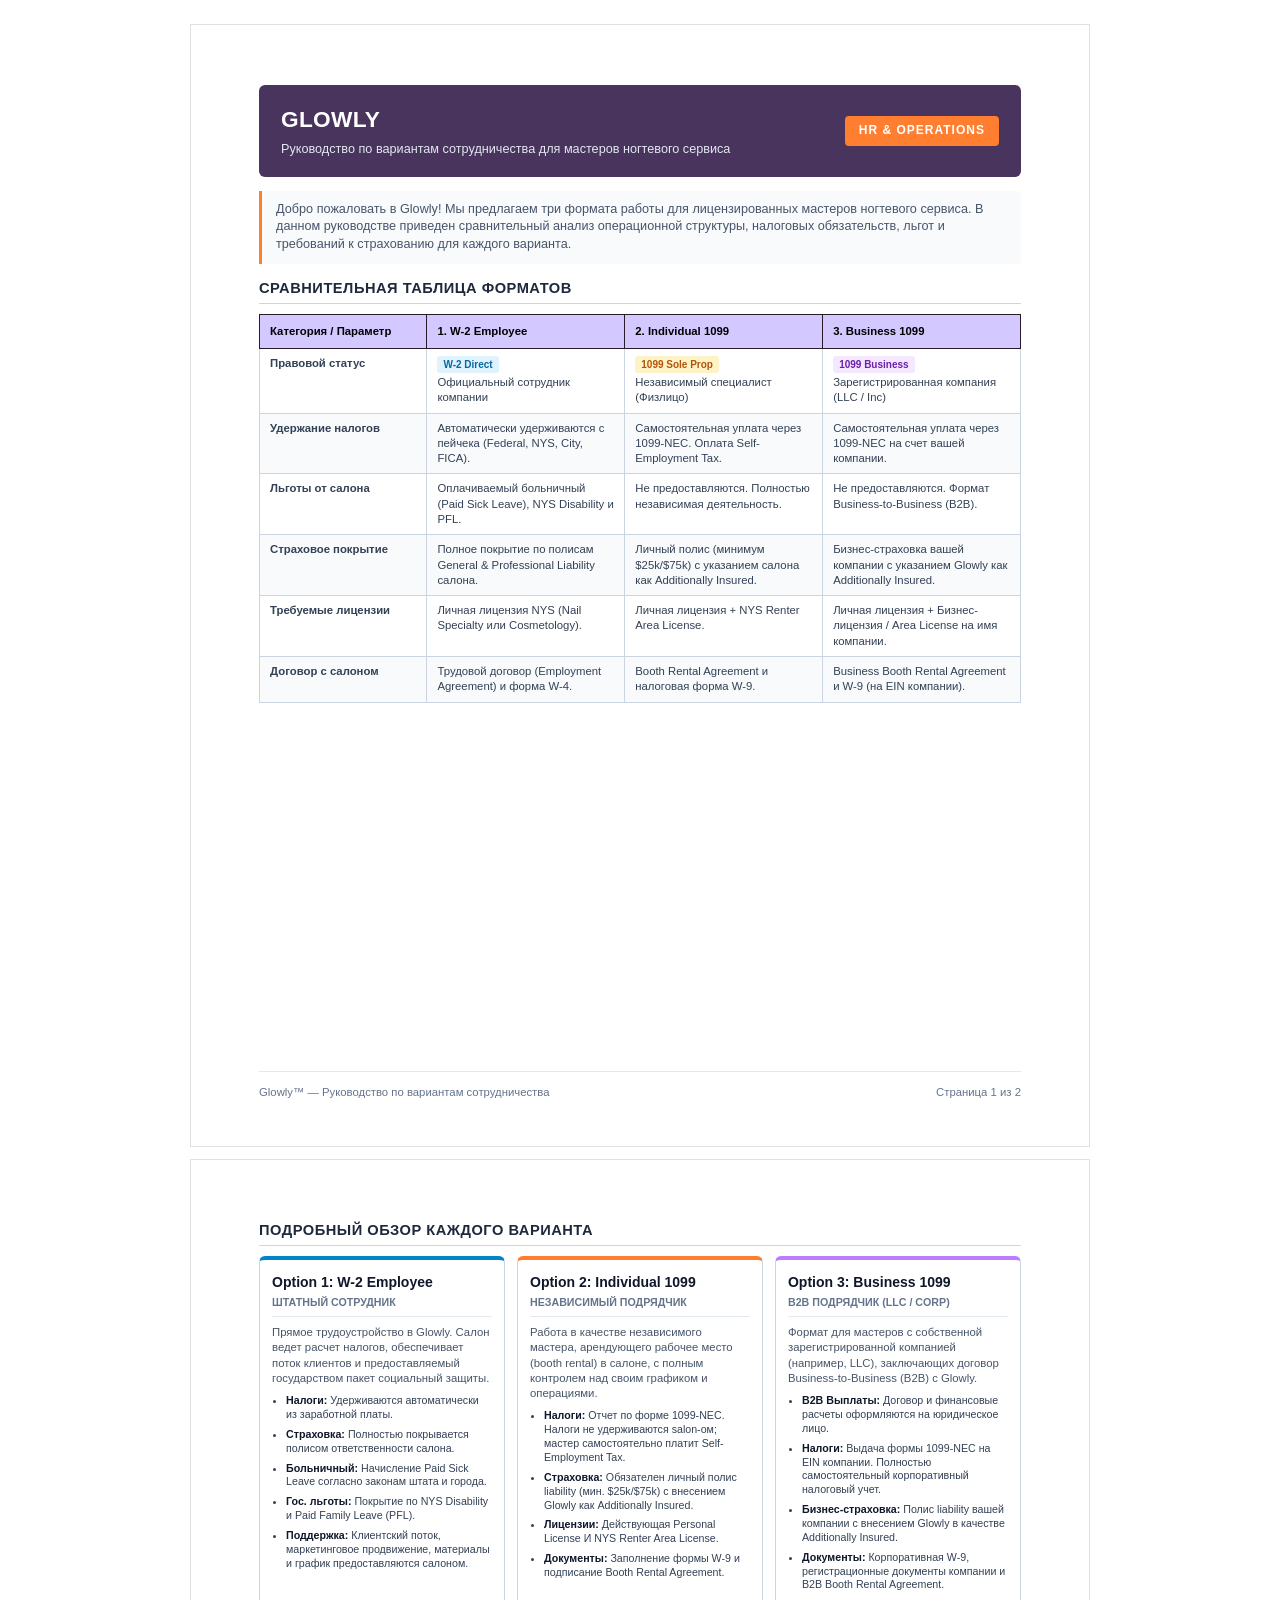
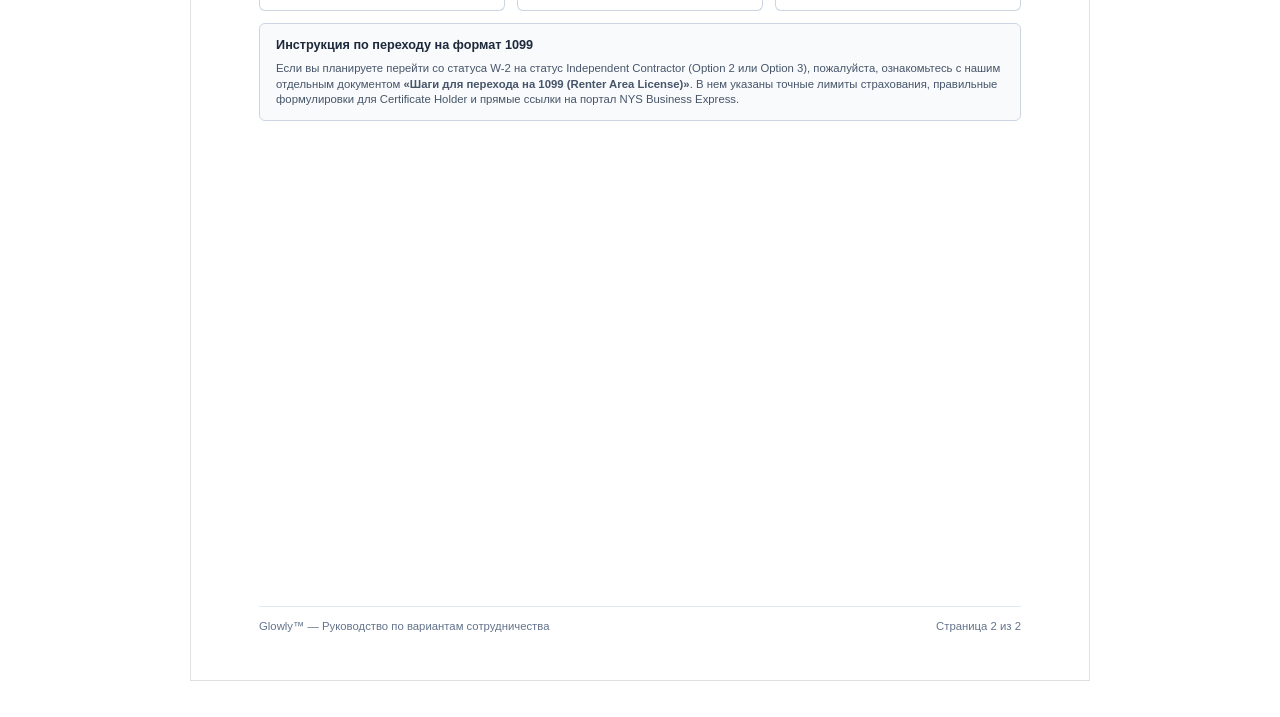
==== glowly_nail_technician_work_options_guide_ru.html @ 3fa00968 "third page draft" ====
<!doctype html>
<html lang="ru">
  <head>
    <meta charset="UTF-8" />
    <title>Glowly — Варианты работы для мастеров ногтевого сервиса</title>
    <style>
      @page {
        margin: 0;
      }
      *,
      *::before,
      *::after {
        box-sizing: border-box;
      }
      html,
      body {
        margin: 0;
        padding: 0;
      }
      html {
        background-color: #ffffff;
      }
      @media (prefers-color-scheme: dark) {
        html {
          background-color: #1f1f1f;
        }
      }
      body {
        padding: 24px 0;
        margin: 0 auto;
        max-width: 900px !important;
        border: none !important;
        background: transparent !important;
        font-family:
          "Segoe UI",
          -apple-system,
          BlinkMacSystemFont,
          Roboto,
          Helvetica,
          Arial,
          sans-serif;
        color: #1e293b;
        line-height: 1.45;
      }
      .page {
        height: 297mm;
        margin: 0 auto 12px auto;
        padding: 16mm 18mm 12mm 18mm;
        background-color: #ffffff;
        border: 1px solid rgba(0, 0, 0, 0.12);
        display: flex;
        flex-direction: column;
        justify-content: space-between;
        position: relative;
        overflow: hidden;
      }
      @media screen and (max-width: 600px) {
        body {
          padding: 16px 0;
        }
        .page {
          margin: 0 auto 8px auto;
          border: none;
          padding: 12px 16px;
          height: auto;
          min-height: 297mm;
        }
      }
      .page-content {
        flex: 1 1 0;
        min-height: 0;
        overflow: hidden;
      }
      .page-footer {
        flex-shrink: 0;
        margin-top: auto;
        padding-top: 3mm;
        border-top: 1px solid #e2e8f0;
        display: flex;
        justify-content: space-between;
        align-items: center;
        font-size: 8.5pt;
        color: #64748b;
      }

      /* Header Masthead */
      .header-masthead {
        background: #49345e;
        color: #ffffff;
        padding: 18px 22px;
        border-radius: 6px;
        margin-bottom: 14px;
        display: flex;
        justify-content: space-between;
        align-items: center;
      }
      .masthead-title h1 {
        font-size: 17pt;
        font-weight: 700;
        margin: 0 0 4px 0;
        letter-spacing: 0.3px;
        color: #ffffff;
      }
      .masthead-title p {
        font-size: 9.5pt;
        margin: 0;
        color: #e2e8f0;
        font-weight: 300;
      }
      .brand-badge {
        background: #ff7e30;
        color: #ffffff;
        font-weight: 700;
        font-size: 9pt;
        padding: 6px 14px;
        border-radius: 4px;
        letter-spacing: 1px;
        text-transform: uppercase;
      }

      .intro-text {
        font-size: 9.5pt;
        color: #475569;
        margin-bottom: 14px;
        line-height: 1.4;
        background: #f8fafc;
        padding: 10px 14px;
        border-left: 3px solid #ff7e30;
        border-radius: 0 4px 4px 0;
      }

      .section-title {
        font-size: 11pt;
        font-weight: 700;
        color: #1e293b;
        text-transform: uppercase;
        letter-spacing: 0.5px;
        margin: 0 0 10px 0;
        padding-bottom: 4px;
        border-bottom: 1px solid #cbd5e1;
      }

      /* Comparison Table */
      .comp-table {
        width: 100%;
        border-collapse: collapse;
        font-size: 8.5pt;
        margin-bottom: 16px;
      }
      .comp-table th {
        background-color: #d3c8ff;
        color: #000000;
        padding: 8px 10px;
        text-align: left;
        font-weight: 600;
        border: 1px solid #2a1b28;
      }
      .comp-table th:first-child {
        width: 22%;
      }
      .comp-table th:nth-child(2) {
        width: 26%;
      }
      .comp-table th:nth-child(3) {
        width: 26%;
      }
      .comp-table th:nth-child(4) {
        width: 26%;
      }
      .comp-table td {
        padding: 7px 10px;
        border: 1px solid #cbd5e1;
        vertical-align: top;
        color: #334155;
        line-height: 1.35;
      }
      .comp-table tr:nth-child(even) td {
        background-color: #f8fafc;
      }
      .tag-w2 {
        display: inline-block;
        background: #e0f2fe;
        color: #0369a1;
        font-weight: 700;
        padding: 2px 6px;
        border-radius: 3px;
        font-size: 7.5pt;
        margin-bottom: 2px;
      }
      .tag-ind {
        display: inline-block;
        background: #fef3c7;
        color: #b45309;
        font-weight: 700;
        padding: 2px 6px;
        border-radius: 3px;
        font-size: 7.5pt;
        margin-bottom: 2px;
      }
      .tag-biz {
        display: inline-block;
        background: #f3e8ff;
        color: #6b21a8;
        font-weight: 700;
        padding: 2px 6px;
        border-radius: 3px;
        font-size: 7.5pt;
        margin-bottom: 2px;
      }

      /* Option Detail Cards Grid */
      .cards-grid {
        display: grid;
        grid-template-columns: repeat(3, 1fr);
        gap: 12px;
        margin-bottom: 12px;
      }
      .option-card {
        border: 1px solid #cbd5e1;
        border-radius: 6px;
        padding: 12px;
        background: #ffffff;
        display: flex;
        flex-direction: column;
      }
      .card-w2 {
        border-top: 4px solid #0284c7;
      }
      .card-ind {
        border-top: 4px solid #ff7e30;
      }
      .card-biz {
        border-top: 4px solid #bd7cff;
      }

      .card-header {
        margin-bottom: 8px;
        padding-bottom: 6px;
        border-bottom: 1px solid #e2e8f0;
      }
      .card-header h3 {
        font-size: 10.5pt;
        margin: 0 0 2px 0;
        color: #0f172a;
      }
      .card-subtitle {
        font-size: 8pt;
        color: #64748b;
        font-weight: 600;
        text-transform: uppercase;
      }

      .card-body p {
        font-size: 8.5pt;
        color: #475569;
        margin: 0 0 8px 0;
        line-height: 1.35;
      }

      .feature-list {
        margin: 0;
        padding-left: 14px;
        font-size: 8pt;
        color: #334155;
      }
      .feature-list li {
        margin-bottom: 6px;
        line-height: 1.3;
      }
      .feature-list li strong {
        color: #0f172a;
      }

      /* Summary Box */
      .summary-box {
        background-color: #f8fafc;
        border: 1px solid #cbd5e1;
        border-radius: 6px;
        padding: 12px 16px;
        margin-top: 10px;
      }
      .summary-box h4 {
        margin: 0 0 6px 0;
        font-size: 9.5pt;
        color: #1e293b;
      }
      .summary-box p {
        margin: 0;
        font-size: 8.5pt;
        color: #475569;
        line-height: 1.4;
      }

      @media print {
        @page {
          size: letter;
          margin: 0;
        }
        *,
        *::before,
        *::after {
          box-shadow: none !important;
          text-shadow: none !important;
          -webkit-print-color-adjust: exact;
          print-color-adjust: exact;
        }
        body {
          padding: 0;
          background: none;
        }
        .page {
          margin: 0;
          border: none;
          height: 279.4mm;
          padding: 14mm 18mm 8mm 18mm;
          break-after: page;
          page-break-after: always;
        }
        .header-masthead {
          margin-bottom: 10px;
        }
        .intro-text {
          margin-bottom: 10px;
        }
        .section-title {
          margin-bottom: 8px;
        }
        .comp-table {
          margin-bottom: 12px;
        }
        .page-footer {
          padding-top: 2mm;
          font-size: 8pt;
        }
        .page:last-child {
          break-after: auto;
          page-break-after: auto;
        }
      }
      [contenteditable]:focus {
        outline: none;
      }
    </style>
  </head>
  <body>
    <div contenteditable="true">
      <!-- PAGE 1 -->
      <section class="page">
        <div class="page-content">
          <header class="header-masthead">
            <div class="masthead-title">
              <h1>GLOWLY</h1>
              <p>Руководство по вариантам сотрудничества для мастеров ногтевого сервиса</p>
            </div>
            <div class="brand-badge">HR & Operations</div>
          </header>

          <div class="intro-text">
            Добро пожаловать в Glowly! Мы предлагаем три формата работы для лицензированных мастеров ногтевого сервиса.
            В данном руководстве приведен сравнительный анализ операционной структуры, налоговых обязательств, льгот и
            требований к страхованию для каждого варианта.
          </div>

          <h2 class="section-title">Сравнительная таблица форматов</h2>

          <table class="comp-table">
            <thead>
              <tr>
                <th>Категория / Параметр</th>
                <th>1. W-2 Employee</th>
                <th>2. Individual 1099</th>
                <th>3. Business 1099</th>
              </tr>
            </thead>
            <tbody>
              <tr>
                <td><strong>Правовой статус</strong></td>
                <td><span class="tag-w2">W-2 Direct</span><br />Официальный сотрудник компании</td>
                <td><span class="tag-ind">1099 Sole Prop</span><br />Независимый специалист (Физлицо)</td>
                <td><span class="tag-biz">1099 Business</span><br />Зарегистрированная компания (LLC / Inc)</td>
              </tr>
              <tr>
                <td><strong>Удержание налогов</strong></td>
                <td>Автоматически удерживаются с пейчека (Federal, NYS, City, FICA).</td>
                <td>Самостоятельная уплата через 1099-NEC. Оплата Self-Employment Tax.</td>
                <td>Самостоятельная уплата через 1099-NEC на счет вашей компании.</td>
              </tr>
              <tr>
                <td><strong>Льготы от салона</strong></td>
                <td>Оплачиваемый больничный (Paid Sick Leave), NYS Disability и PFL.</td>
                <td>Не предоставляются. Полностью независимая деятельность.</td>
                <td>Не предоставляются. Формат Business-to-Business (B2B).</td>
              </tr>
              <tr>
                <td><strong>Страховое покрытие</strong></td>
                <td>Полное покрытие по полисам General & Professional Liability салона.</td>
                <td>Личный полис (минимум $25k/$75k) с указанием салона как Additionally Insured.</td>
                <td>Бизнес-страховка вашей компании с указанием Glowly как Additionally Insured.</td>
              </tr>
              <tr>
                <td><strong>Требуемые лицензии</strong></td>
                <td>Личная лицензия NYS (Nail Specialty или Cosmetology).</td>
                <td>Личная лицензия + NYS Renter Area License.</td>
                <td>Личная лицензия + Бизнес-лицензия / Area License на имя компании.</td>
              </tr>
              <tr>
                <td><strong>Договор с салоном</strong></td>
                <td>Трудовой договор (Employment Agreement) и форма W-4.</td>
                <td>Booth Rental Agreement и налоговая форма W-9.</td>
                <td>Business Booth Rental Agreement и W-9 (на EIN компании).</td>
              </tr>
            </tbody>
          </table>
        </div>
        <footer class="page-footer">
          <span>Glowly™ — Руководство по вариантам сотрудничества</span>
          <span>Страница 1 из 2</span>
        </footer>
      </section>

      <!-- PAGE 2 -->
      <section class="page">
        <div class="page-content">
          <h2 class="section-title">Подробный обзор каждого варианта</h2>

          <div class="cards-grid">
            <!-- CARD 1 -->
            <div class="option-card card-w2">
              <div class="card-header">
                <h3>Option 1: W-2 Employee</h3>
                <div class="card-subtitle">Штатный сотрудник</div>
              </div>
              <div class="card-body">
                <p>
                  Прямое трудоустройство в Glowly. Салон ведет расчет налогов, обеспечивает поток клиентов и
                  предоставляемый государством пакет социальный защиты.
                </p>
                <ul class="feature-list">
                  <li><strong>Налоги:</strong> Удерживаются автоматически из заработной платы.</li>
                  <li><strong>Страховка:</strong> Полностью покрывается полисом ответственности салона.</li>
                  <li><strong>Больничный:</strong> Начисление Paid Sick Leave согласно законам штата и города.</li>
                  <li><strong>Гос. льготы:</strong> Покрытие по NYS Disability и Paid Family Leave (PFL).</li>
                  <li>
                    <strong>Поддержка:</strong> Клиентский поток, маркетинговое продвижение, материалы и график
                    предоставляются салоном.
                  </li>
                </ul>
              </div>
            </div>

            <!-- CARD 2 -->
            <div class="option-card card-ind">
              <div class="card-header">
                <h3>Option 2: Individual 1099</h3>
                <div class="card-subtitle">Независимый подрядчик</div>
              </div>
              <div class="card-body">
                <p>
                  Работа в качестве независимого мастера, арендующего рабочее место (booth rental) в салоне, с полным
                  контролем над своим графиком и операциями.
                </p>
                <ul class="feature-list">
                  <li>
                    <strong>Налоги:</strong> Отчет по форме 1099-NEC. Налоги не удерживаются salon-ом; мастер
                    самостоятельно платит Self-Employment Tax.
                  </li>
                  <li>
                    <strong>Страховка:</strong> Обязателен личный полис liability (мин. $25k/$75k) с внесением Glowly
                    как Additionally Insured.
                  </li>
                  <li><strong>Лицензии:</strong> Действующая Personal License И NYS Renter Area License.</li>
                  <li><strong>Документы:</strong> Заполнение формы W-9 и подписание Booth Rental Agreement.</li>
                </ul>
              </div>
            </div>

            <!-- CARD 3 -->
            <div class="option-card card-biz">
              <div class="card-header">
                <h3>Option 3: Business 1099</h3>
                <div class="card-subtitle">B2B Подрядчик (LLC / Corp)</div>
              </div>
              <div class="card-body">
                <p>
                  Формат для мастеров с собственной зарегистрированной компанией (например, LLC), заключающих договор
                  Business-to-Business (B2B) с Glowly.
                </p>
                <ul class="feature-list">
                  <li><strong>B2B Выплаты:</strong> Договор и финансовые расчеты оформляются на юридическое лицо.</li>
                  <li>
                    <strong>Налоги:</strong> Выдача формы 1099-NEC на EIN компании. Полностью самостоятельный
                    корпоративный налоговый учет.
                  </li>
                  <li>
                    <strong>Бизнес-страховка:</strong> Полис liability вашей компании с внесением Glowly в качестве
                    Additionally Insured.
                  </li>
                  <li>
                    <strong>Документы:</strong> Корпоративная W-9, регистрационные документы компании и B2B Booth Rental
                    Agreement.
                  </li>
                </ul>
              </div>
            </div>
          </div>

          <div class="summary-box">
            <h4>Инструкция по переходу на формат 1099</h4>
            <p>
              Если вы планируете перейти со статуса W-2 на статус Independent Contractor (Option 2 или Option 3),
              пожалуйста, ознакомьтесь с нашим отдельным документом
              <strong>«Шаги для перехода на 1099 (Renter Area License)»</strong>. В нем указаны точные лимиты
              страхования, правильные формулировки для Certificate Holder и прямые ссылки на портал NYS Business
              Express.
            </p>
          </div>
        </div>
        <footer class="page-footer">
          <span>Glowly™ — Руководство по вариантам сотрудничества</span>
          <span>Страница 2 из 2</span>
        </footer>
      </section>
    </div>
  </body>
</html>
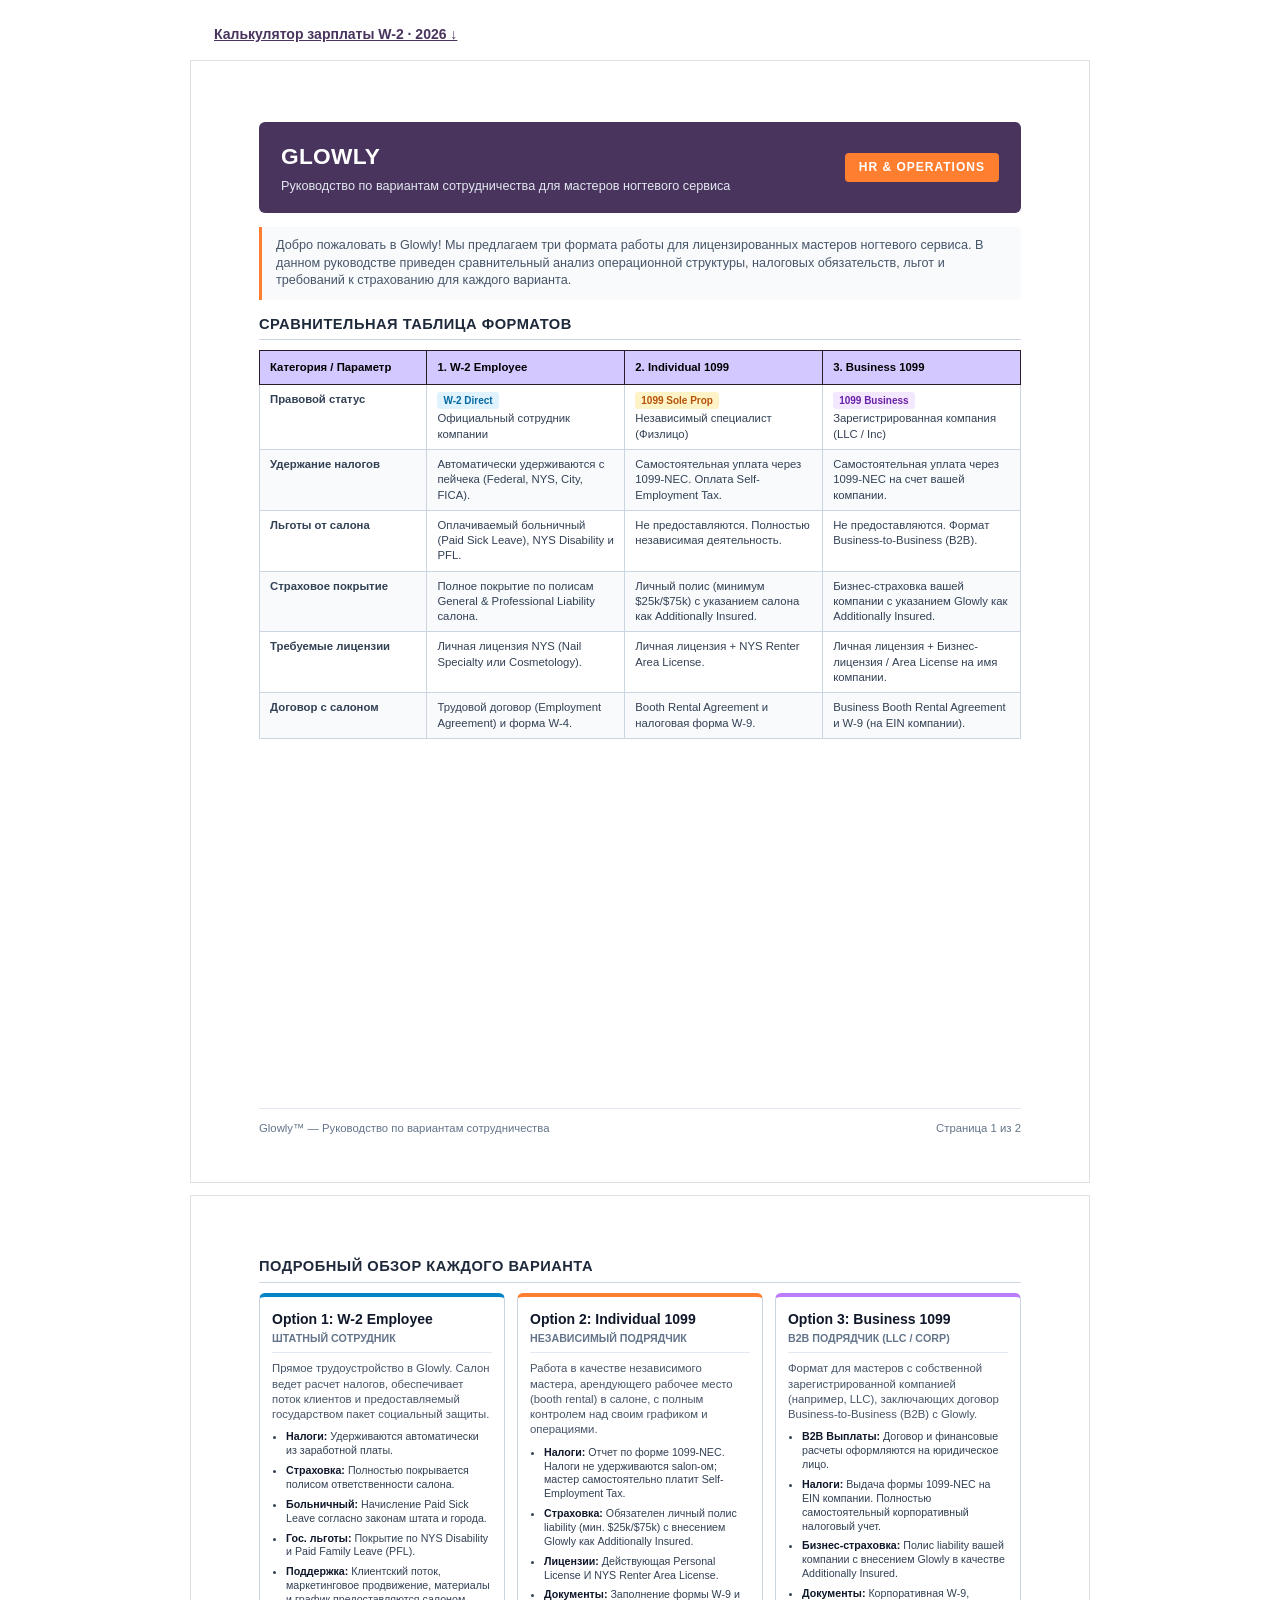
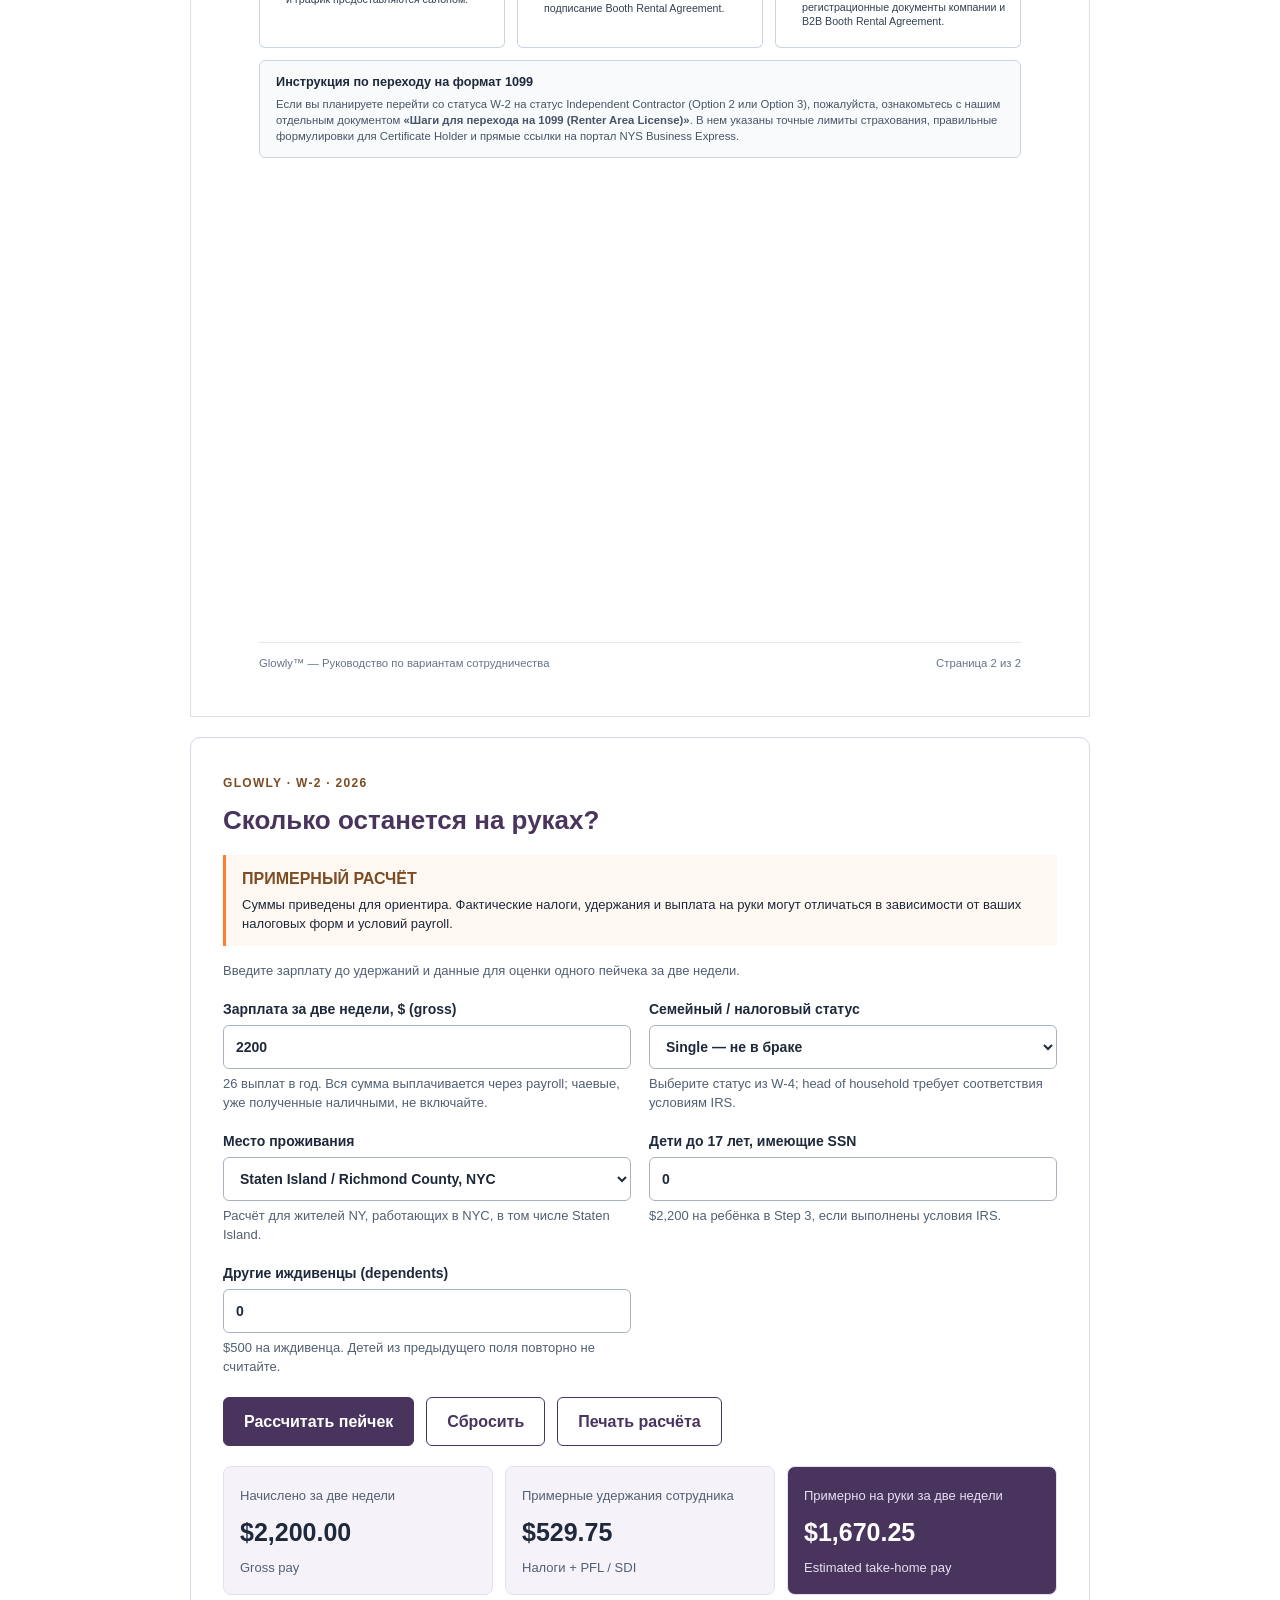
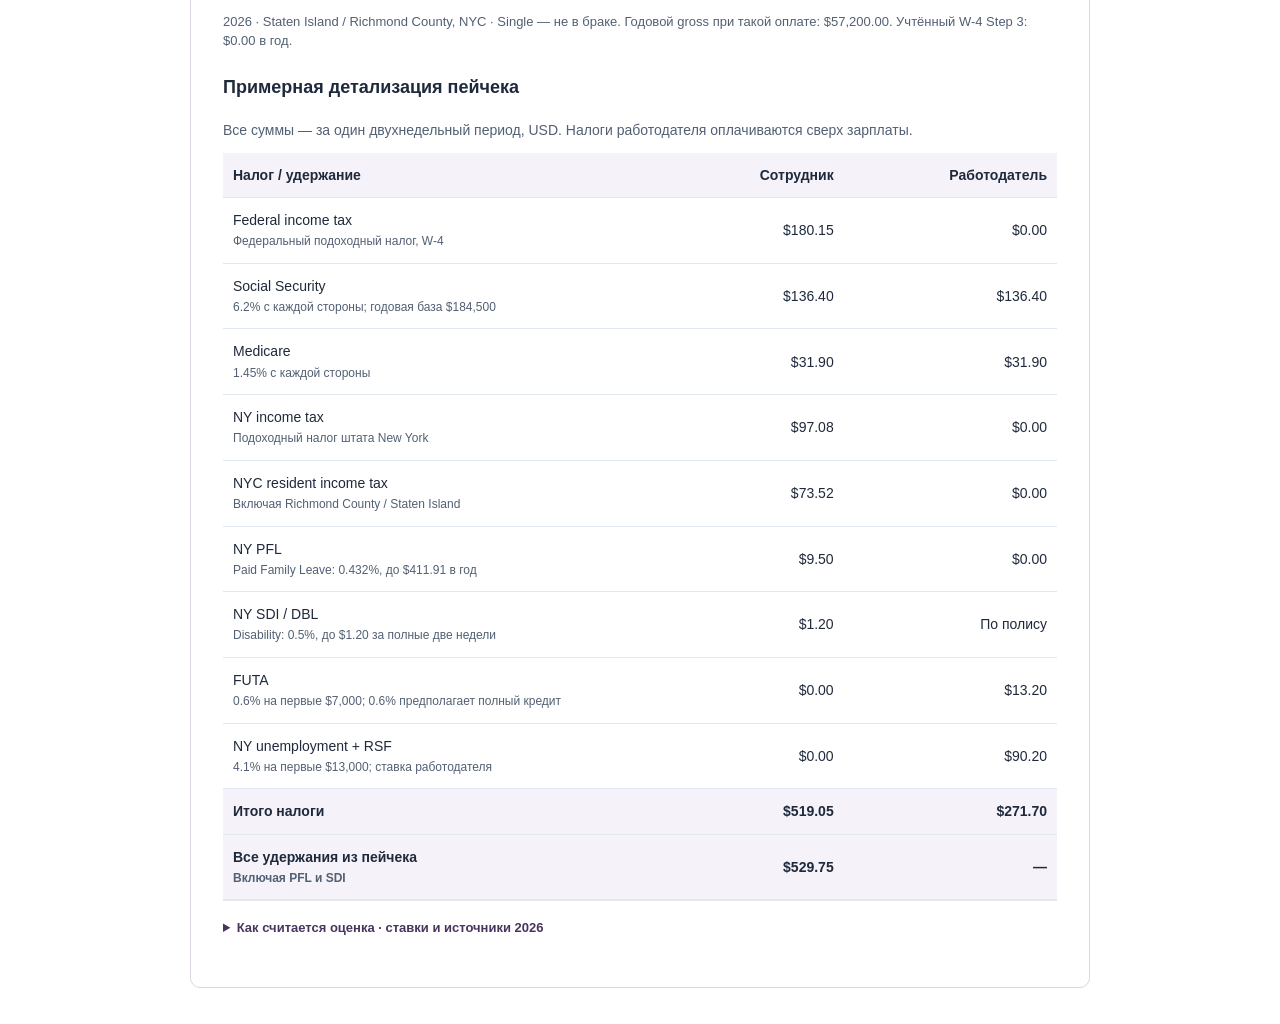
==== commit 3779e5c4: "Add approximate 2026 W-2 paycheck calculator" ====
--- a/glowly_nail_technician_work_options_guide_ru.html
+++ b/glowly_nail_technician_work_options_guide_ru.html
@@ -2,6 +2,10 @@
 <html lang="ru">
   <head>
     <meta charset="UTF-8" />
+    <meta name="viewport" content="width=device-width, initial-scale=1" />
+    <link rel="stylesheet" href="payroll.css" />
+    <script src="payroll.js" defer></script>
+    <script src="payroll-ui.js" defer></script>
     <title>Glowly — Варианты работы для мастеров ногтевого сервиса</title>
     <style>
       @page {
@@ -343,6 +347,7 @@
     </style>
   </head>
   <body>
+    <nav class="payroll-nav" aria-label="Навигация"><a href="#paycheck-calculator">Калькулятор зарплаты W-2 · 2026 ↓</a></nav>
     <div contenteditable="true">
       <!-- PAGE 1 -->
       <section class="page">
@@ -521,5 +526,8 @@
         </footer>
       </section>
     </div>
+    <section id="paycheck-calculator" class="payroll" aria-label="Калькулятор зарплаты W-2" contenteditable="false">
+      <noscript>Для расчёта зарплаты включите JavaScript в браузере.</noscript>
+    </section>
   </body>
 </html>
--- a/payroll.css
+++ b/payroll.css
@@ -0,0 +1,63 @@
+.payroll-nav { display:flex; gap:18px; align-items:center; padding:0 24px 16px; font-size:14px; }
+.payroll-nav a { color:#49345e; font-weight:600; }
+.payroll { background:#fff; border:1px solid #ddd5e6; margin:20px auto 12px; padding:32px; border-radius:10px; scroll-margin-top:16px; }
+.payroll h2 { color:#49345e; font-size:26px; margin:8px 0; }
+.payroll h3 { font-size:18px; margin:24px 0 12px; }
+.payroll .eyebrow { font-size:12px; font-weight:700; letter-spacing:1.3px; color:#7c4c24; }
+.payroll p { margin:8px 0 16px; }
+.payroll .muted, .payroll small { color:#526073; font-size:13px; }
+.payroll .field-grid { display:grid; grid-template-columns:repeat(2,minmax(0,1fr)); gap:18px; margin:18px 0; }
+.payroll label.field { display:flex; flex-direction:column; gap:6px; font-size:14px; font-weight:600; }
+.payroll label small { font-weight:400; }
+.payroll input:not([type=checkbox]), .payroll select { width:100%; min-width:0; min-height:44px; padding:10px 12px; border:1px solid #aab2c0; border-radius:6px; font:inherit; color:#1e293b; background:#fff; }
+.payroll :is(input,select,button,summary,a):focus-visible { outline:3px solid #ff7e30; outline-offset:3px; }
+.payroll .check { display:flex; gap:10px; align-items:flex-start; margin:14px 0; font-size:14px; }
+.payroll input[type=checkbox] { width:18px; height:18px; accent-color:#49345e; flex-shrink:0; }
+.payroll details { border-top:1px solid #e2e8f0; padding:16px 0; }
+.payroll summary { cursor:pointer; color:#49345e; font-weight:600; }
+.payroll .actions { display:flex; gap:12px; flex-wrap:wrap; margin:20px 0; }
+.payroll button { padding:12px 20px; border:1px solid #49345e; border-radius:6px; font:inherit; font-weight:600; cursor:pointer; background:#49345e; color:#fff; }
+.payroll button.secondary { background:#fff; color:#49345e; }
+.payroll .summary-grid { display:grid; grid-template-columns:repeat(3,minmax(0,1fr)); gap:12px; margin:18px 0; }
+.payroll .stat { background:#f5f2fa; border:1px solid #e6dff0; border-radius:8px; padding:16px; }
+.payroll .stat strong { display:block; font-size:25px; margin:8px 0 4px; font-variant-numeric:tabular-nums; overflow-wrap:anywhere; }
+.payroll .stat.net { background:#49345e; color:#fff; }
+.payroll .stat.net small { color:#e7deef; }
+.payroll .table-scroll { overflow-x:auto; }
+.payroll table { width:100%; border-collapse:collapse; font-size:14px; }
+.payroll caption { text-align:left; margin:8px 0 12px; color:#526073; }
+.payroll th, .payroll td { padding:12px 10px; border-bottom:1px solid #e2e8f0; text-align:right; font-variant-numeric:tabular-nums; }
+.payroll th:first-child { text-align:left; width:54%; }
+.payroll tbody th { font-weight:500; }
+.payroll th small { display:block; margin-top:3px; font-size:12px; }
+.payroll thead, .payroll tfoot { background:#f5f2fa; }
+.payroll tfoot { font-weight:700; }
+.payroll .note { border-left:3px solid #ff7e30; padding:12px 16px; background:#fff8f2; font-size:13px; margin:16px 0; }
+.payroll .estimate-notice strong { display:block; font-size:16px; color:#7c4c24; margin-bottom:6px; }
+.payroll .error { padding:12px; border:1px solid #b42318; color:#9c1c13; background:#fff4f2; border-radius:6px; }
+.payroll [hidden] { display:none !important; }
+.payroll .sources { font-size:13px; line-height:1.7; }
+.payroll a { color:#61437c; }
+@media screen and (max-width:600px) {
+  .payroll { padding:22px 16px; border-radius:0; }
+  .payroll .field-grid, .payroll .summary-grid { grid-template-columns:1fr; }
+  .payroll h2 { font-size:23px; }
+  .payroll table { font-size:12px; }
+  .payroll th, .payroll td { padding:10px 6px; }
+  .payroll th small { font-size:11px; }
+}
+@media print {
+  .payroll-nav, .payroll .actions, .payroll details, .payroll .payroll-breakdown { display:none; }
+  .payroll { border:0; margin:0; padding:14mm 18mm; break-before:page; }
+  .payroll .field-grid { gap:8px; }
+  .payroll .field-grid label { font-size:10px; }
+  .payroll .field-grid input, .payroll .field-grid select { padding:4px; min-height:0; }
+  .payroll table { font-size:10px; }
+  .payroll th, .payroll td { padding:6px; }
+  .payroll tr, .payroll .stat { break-inside:avoid; }
+  .payroll tfoot { display:table-row-group; }
+  .payroll .stat strong { font-size:20px; }
+  .payroll .table-scroll { overflow:visible; }
+  body.print-payroll > :not(.payroll) { display:none !important; }
+  body.print-payroll .payroll { break-before:auto; }
+}
